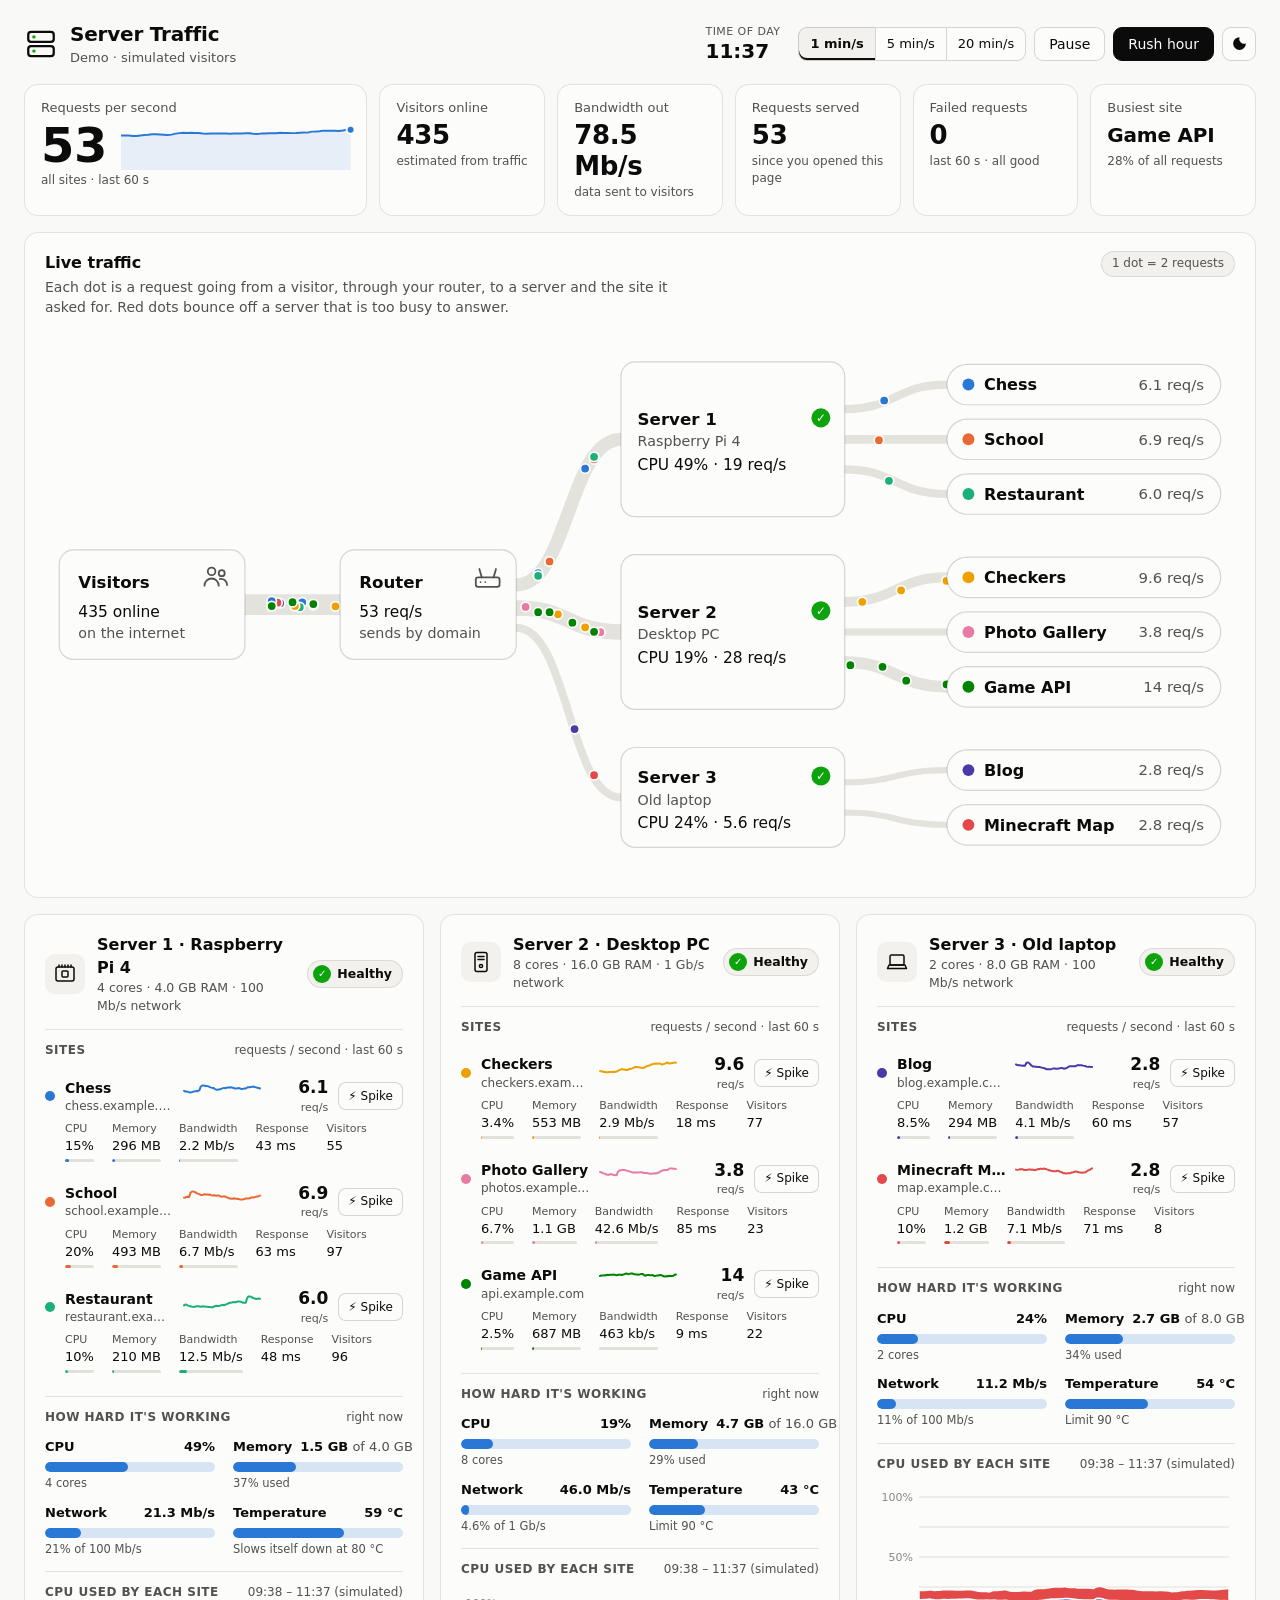
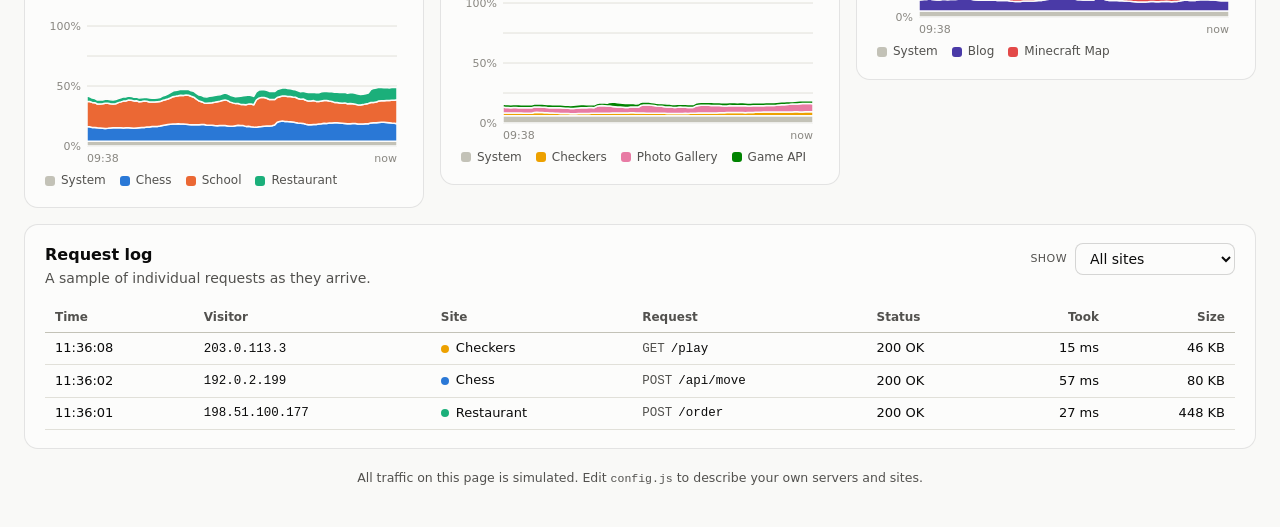
==== index.html @ bde0b6bf "Add server traffic demo dashboard A static, no-build dashboard that shows simulated visitors' reques" ====
<!doctype html>
<html lang="en">
<head>
  <meta charset="utf-8" />
  <meta name="viewport" content="width=device-width, initial-scale=1" />
  <title>Server Traffic</title>
  <meta name="description" content="Live view of requests flowing into self-hosted sites, how much each site uses, and how hard each server is working." />
  <link rel="stylesheet" href="styles.css" />
</head>
<body>
  <header class="topbar">
    <div class="brand">
      <svg class="brand-mark" viewBox="0 0 24 24" aria-hidden="true">
        <rect x="3" y="3.5" width="18" height="7" rx="2" />
        <rect x="3" y="13.5" width="18" height="7" rx="2" />
        <circle cx="7" cy="7" r="1.2" class="led" />
        <circle cx="7" cy="17" r="1.2" class="led" />
      </svg>
      <div>
        <h1>Server Traffic</h1>
        <p>Demo · simulated visitors</p>
      </div>
    </div>

    <div class="controls">
      <div class="clock" title="Simulated time of day — traffic follows daily patterns (lunch rush, school hours, evening gaming)">
        <span class="control-label">Time of day</span>
        <strong id="clock">--:--</strong>
      </div>
      <div class="seg" role="group" aria-label="Clock speed">
        <button type="button" data-speed="1" aria-pressed="true">1 min/s</button>
        <button type="button" data-speed="5" aria-pressed="false">5 min/s</button>
        <button type="button" data-speed="20" aria-pressed="false">20 min/s</button>
      </div>
      <button type="button" id="playPause" class="btn">Pause</button>
      <button type="button" id="rush" class="btn btn-strong" title="Every site gets about 2.5× busier for 20 seconds">Rush hour</button>
      <button type="button" id="theme" class="btn btn-icon" aria-label="Switch colour theme">
        <svg viewBox="0 0 24 24" aria-hidden="true"><path d="M12 3a9 9 0 1 0 9 9 7 7 0 0 1-9-9z" /></svg>
      </button>
    </div>
  </header>

  <main>
    <section class="kpis" aria-label="Totals across all servers">
      <div class="kpi kpi-hero">
        <span class="kpi-label">Requests per second</span>
        <div class="kpi-hero-row">
          <strong id="kpiRps" class="kpi-value">0</strong>
          <svg id="kpiSpark" class="kpi-spark" aria-hidden="true"></svg>
        </div>
        <span class="kpi-sub">all sites · last 60 s</span>
      </div>
      <div class="kpi">
        <span class="kpi-label">Visitors online</span>
        <strong id="kpiVisitors" class="kpi-value">0</strong>
        <span class="kpi-sub">estimated from traffic</span>
      </div>
      <div class="kpi">
        <span class="kpi-label">Bandwidth out</span>
        <strong id="kpiNet" class="kpi-value">0</strong>
        <span class="kpi-sub">data sent to visitors</span>
      </div>
      <div class="kpi">
        <span class="kpi-label">Requests served</span>
        <strong id="kpiServed" class="kpi-value">0</strong>
        <span class="kpi-sub">since you opened this page</span>
      </div>
      <div class="kpi">
        <span class="kpi-label">Failed requests</span>
        <strong id="kpiErrors" class="kpi-value">0</strong>
        <span class="kpi-sub" id="kpiErrorsSub">last 60 s</span>
      </div>
      <div class="kpi">
        <span class="kpi-label">Busiest site</span>
        <strong id="kpiBusiest" class="kpi-value kpi-text">–</strong>
        <span class="kpi-sub" id="kpiBusiestSub">&nbsp;</span>
      </div>
    </section>

    <section class="card flow-card">
      <div class="card-head">
        <div>
          <h2>Live traffic</h2>
          <p>Each dot is a request going from a visitor, through your router, to a server and the site it asked for. Red dots bounce off a server that is too busy to answer.</p>
        </div>
        <span id="dotScale" class="chip">1 dot = 1 request</span>
      </div>
      <div class="flow-scroll">
        <svg id="flow" role="img" aria-label="Diagram of requests flowing from visitors through the router to each server and site"></svg>
      </div>
      <p class="scroll-hint">Swipe sideways to see the whole map →</p>
    </section>

    <section id="servers" class="servers" aria-label="Servers"></section>

    <section class="card log-card">
      <div class="card-head">
        <div>
          <h2>Request log</h2>
          <p>A sample of individual requests as they arrive.</p>
        </div>
        <label class="select">
          <span class="control-label">Show</span>
          <select id="logFilter">
            <option value="all">All sites</option>
            <option value="errors">Errors only</option>
          </select>
        </label>
      </div>
      <div class="table-scroll">
        <table class="log">
          <thead>
            <tr>
              <th scope="col">Time</th>
              <th scope="col">Visitor</th>
              <th scope="col">Site</th>
              <th scope="col">Request</th>
              <th scope="col">Status</th>
              <th scope="col" class="num">Took</th>
              <th scope="col" class="num">Size</th>
            </tr>
          </thead>
          <tbody id="logBody"></tbody>
        </table>
      </div>
    </section>

    <footer class="foot">
      All traffic on this page is simulated. Edit <code>config.js</code> to describe your own servers and sites.
    </footer>
  </main>

  <div id="tooltip" class="tooltip" role="tooltip" hidden></div>

  <script src="config.js"></script>
  <script src="simulator.js"></script>
  <script src="app.js"></script>
</body>
</html>
---- styles.css ----
/* ---------- Tokens ---------- */
:root {
  color-scheme: light;
  --page: #f9f9f7;
  --surface: #fcfcfb;
  --surface-2: #f2f1ed;
  --ink: #0b0b0b;
  --ink-2: #52514e;
  --muted: #898781;
  --grid: #e1e0d9;
  --axis: #c3c2b7;
  --border: rgba(11, 11, 11, 0.1);
  --border-strong: rgba(11, 11, 11, 0.16);
  --edge: #e3e2dc;
  --system: #c3c2b7;
  --accent: #2a78d6;

  /* categorical — one per site, fixed order */
  --s1: #2a78d6;
  --s2: #eb6834;
  --s3: #1baf7a;
  --s4: #eda100;
  --s5: #e87ba4;
  --s6: #008300;
  --s7: #4a3aa7;
  --s8: #e34948;
  --s-other: #898781;

  /* status — reserved, always shown with an icon + label */
  --good: #0ca30c;
  --warning: #fab219;
  --serious: #ec835a;
  --critical: #d03b3b;

  --radius: 14px;
  --font: system-ui, -apple-system, "Segoe UI", Roboto, sans-serif;
  --mono: ui-monospace, SFMono-Regular, Menlo, Consolas, monospace;
}

@media (prefers-color-scheme: dark) {
  :root:not([data-theme="light"]) {
    color-scheme: dark;
    --page: #0d0d0d;
    --surface: #1a1a19;
    --surface-2: #232321;
    --ink: #ffffff;
    --ink-2: #c3c2b7;
    --grid: #2c2c2a;
    --axis: #383835;
    --border: rgba(255, 255, 255, 0.1);
    --border-strong: rgba(255, 255, 255, 0.16);
    --edge: #2c2c29;
    --system: #4d4c48;
    --accent: #3987e5;
    --s1: #3987e5;
    --s2: #d95926;
    --s3: #199e70;
    --s4: #c98500;
    --s5: #d55181;
    --s6: #008300;
    --s7: #9085e9;
    --s8: #e66767;
  }
}

:root[data-theme="dark"] {
  color-scheme: dark;
  --page: #0d0d0d;
  --surface: #1a1a19;
  --surface-2: #232321;
  --ink: #ffffff;
  --ink-2: #c3c2b7;
  --grid: #2c2c2a;
  --axis: #383835;
  --border: rgba(255, 255, 255, 0.1);
  --border-strong: rgba(255, 255, 255, 0.16);
  --edge: #2c2c29;
  --system: #4d4c48;
  --accent: #3987e5;
  --s1: #3987e5;
  --s2: #d95926;
  --s3: #199e70;
  --s4: #c98500;
  --s5: #d55181;
  --s6: #008300;
  --s7: #9085e9;
  --s8: #e66767;
}

/* ---------- Base ---------- */
* { box-sizing: border-box; }

html, body { margin: 0; }

body {
  background: var(--page);
  color: var(--ink);
  font: 14px/1.45 var(--font);
  -webkit-font-smoothing: antialiased;
}

h1, h2, h3, p { margin: 0; }

button, select { font: inherit; color: inherit; }

code { font-family: var(--mono); font-size: 0.92em; }

main {
  max-width: 1360px;
  margin: 0 auto;
  padding: 0 24px 40px;
  display: grid;
  gap: 16px;
}

.card {
  background: var(--surface);
  border: 1px solid var(--border);
  border-radius: var(--radius);
  padding: 18px 20px;
  min-width: 0;
}

.card-head {
  display: flex;
  align-items: flex-start;
  justify-content: space-between;
  gap: 16px;
  margin-bottom: 14px;
}

.card-head h2 { font-size: 16px; font-weight: 600; }
.card-head p { color: var(--ink-2); max-width: 70ch; margin-top: 2px; }

.chip {
  flex: none;
  font-size: 12px;
  color: var(--ink-2);
  background: var(--surface-2);
  border: 1px solid var(--border);
  border-radius: 999px;
  padding: 3px 10px;
  white-space: nowrap;
}

/* ---------- Top bar ---------- */
.topbar {
  max-width: 1360px;
  margin: 0 auto;
  padding: 20px 24px 16px;
  display: flex;
  flex-wrap: wrap;
  align-items: center;
  justify-content: space-between;
  gap: 14px 24px;
}

.brand { display: flex; align-items: center; gap: 12px; }
.brand h1 { font-size: 20px; font-weight: 650; letter-spacing: -0.01em; }
.brand p { color: var(--ink-2); font-size: 13px; }
.brand-mark { width: 34px; height: 34px; fill: none; stroke: var(--ink); stroke-width: 1.6; }
.brand-mark .led { fill: var(--good); stroke: none; animation: blink 1.6s infinite; }

@keyframes blink { 50% { opacity: 0.35; } }

.controls { display: flex; flex-wrap: wrap; align-items: center; gap: 8px; }

.control-label {
  display: block;
  font-size: 11px;
  color: var(--ink-2);
  text-transform: uppercase;
  letter-spacing: 0.04em;
}

.clock { padding: 0 10px 0 0; line-height: 1.2; }
.clock strong { font-size: 20px; font-weight: 600; font-variant-numeric: tabular-nums; }

.btn, .seg button {
  height: 34px;
  padding: 0 14px;
  border-radius: 9px;
  border: 1px solid var(--border-strong);
  background: var(--surface);
  cursor: pointer;
  white-space: nowrap;
}
.btn:hover, .seg button:hover { background: var(--surface-2); }
.btn:focus-visible, .seg button:focus-visible, select:focus-visible, .spike:focus-visible,
.node-g:focus-visible { outline: 2px solid var(--accent); outline-offset: 2px; }

.btn-strong { background: var(--ink); color: var(--surface); border-color: var(--ink); }
.btn-strong:hover { background: var(--ink-2); }
.btn-icon { width: 34px; padding: 0; display: grid; place-items: center; }
.btn-icon svg { width: 17px; height: 17px; fill: var(--ink); }

.seg { display: inline-flex; }
.seg button { border-radius: 0; margin-left: -1px; padding: 0 11px; font-size: 13px; }
.seg button:first-child { border-radius: 9px 0 0 9px; margin-left: 0; }
.seg button:last-child { border-radius: 0 9px 9px 0; }
.seg button[aria-pressed="true"] { background: var(--surface-2); font-weight: 600; box-shadow: inset 0 -2px 0 var(--ink); }

/* ---------- KPIs ---------- */
.kpis {
  display: grid;
  grid-template-columns: repeat(auto-fit, minmax(160px, 1fr));
  gap: 12px;
}

.kpi {
  background: var(--surface);
  border: 1px solid var(--border);
  border-radius: var(--radius);
  padding: 14px 16px;
  display: flex;
  flex-direction: column;
  gap: 2px;
  min-width: 0;
}
.kpi-hero { grid-column: span 2; }
.kpi-label { font-size: 13px; color: var(--ink-2); }
.kpi-value { font-size: 26px; font-weight: 600; letter-spacing: -0.01em; line-height: 1.2; }
.kpi-hero .kpi-value { font-size: 48px; line-height: 1.05; }
.kpi-text { font-size: 20px; overflow: hidden; text-overflow: ellipsis; white-space: nowrap; line-height: 1.55; }
.kpi-sub { font-size: 12px; color: var(--ink-2); }
.kpi-hero-row { display: flex; align-items: flex-end; gap: 14px; }
.kpi-spark { flex: 1; min-width: 60px; height: 48px; overflow: visible; }

.kpi[data-level="3"] .kpi-value::before {
  content: "✕";
  display: inline-grid;
  place-items: center;
  width: 22px;
  height: 22px;
  margin-right: 8px;
  vertical-align: 4px;
  border-radius: 50%;
  background: var(--critical);
  color: #fff;
  font-size: 12px;
}

@media (max-width: 520px) {
  .kpi-hero { grid-column: 1 / -1; }
}

/* ---------- Flow diagram ---------- */
.flow-scroll { overflow-x: auto; margin: 0 -6px; padding: 0 6px; }
#flow { display: block; width: 100%; min-width: 760px; height: auto; }
.scroll-hint { display: none; font-size: 12px; color: var(--ink-2); margin-top: 6px; }
@media (max-width: 800px) { .scroll-hint { display: block; } }

.edge {
  fill: none;
  stroke: var(--edge);
  stroke-linecap: round;
  transition: stroke-width 0.9s ease;
}

.node { fill: var(--surface); stroke: var(--border-strong); stroke-width: 1; }
.node-g { cursor: default; outline: none; }
.node-g:hover .node { stroke: var(--axis); stroke-width: 1.5; }
.node-title { font-size: 14px; font-weight: 600; fill: var(--ink); }
.node-sub { font-size: 12px; fill: var(--ink-2); }
.node-value { font-size: 13px; fill: var(--ink); font-variant-numeric: tabular-nums; }
.node-num { font-size: 12.5px; fill: var(--ink-2); font-variant-numeric: tabular-nums; }
.node-icon { fill: none; stroke: var(--ink-2); stroke-width: 1.5; stroke-linecap: round; stroke-linejoin: round; }

.server-node[data-level="1"] .node { stroke: var(--warning); stroke-width: 1.5; }
.server-node[data-level="2"] .node { stroke: var(--serious); stroke-width: 2; }
.server-node[data-level="3"] .node { stroke: var(--critical); stroke-width: 2.5; animation: pulse 1s infinite; }
.site-node.spiking .node { stroke: var(--ink); stroke-width: 1.5; stroke-dasharray: 4 3; }

@keyframes pulse { 50% { stroke-opacity: 0.35; } }

.particle { stroke: var(--surface); stroke-width: 1.5; }

/* status glyph (used in SVG and HTML) */
.glyph-bg { fill: var(--good); }
[data-level="1"] .glyph-bg { fill: var(--warning); }
[data-level="2"] .glyph-bg { fill: var(--serious); }
[data-level="3"] .glyph-bg { fill: var(--critical); }
.glyph-text { font-size: 10px; font-weight: 700; fill: #fff; text-anchor: middle; }
[data-level="1"] .glyph-text, [data-level="2"] .glyph-text { fill: #1a1a19; }

/* ---------- Server cards ---------- */
.servers {
  display: grid;
  grid-template-columns: repeat(auto-fit, minmax(min(100%, 380px), 1fr));
  gap: 16px;
  align-items: start;
}

.server { display: flex; flex-direction: column; gap: 14px; }
.server[data-level="3"] { border-color: var(--critical); box-shadow: 0 0 0 1px var(--critical); }

.server-head { display: flex; align-items: center; gap: 12px; }
.hw-icon {
  flex: none;
  width: 40px;
  height: 40px;
  border-radius: 10px;
  background: var(--surface-2);
  display: grid;
  place-items: center;
}
.hw-icon svg { width: 24px; height: 24px; fill: none; stroke: var(--ink); stroke-width: 1.5; stroke-linejoin: round; stroke-linecap: round; }
.server-title { flex: 1; min-width: 0; }
.server-title h2 { font-size: 16px; font-weight: 600; }
.server-title p { font-size: 12.5px; color: var(--ink-2); }

.status-pill {
  flex: none;
  display: inline-flex;
  align-items: center;
  gap: 6px;
  font-size: 12.5px;
  font-weight: 600;
  padding: 4px 10px 4px 5px;
  border-radius: 999px;
  background: var(--surface-2);
  border: 1px solid var(--border);
}
.status-glyph {
  width: 18px;
  height: 18px;
  border-radius: 50%;
  display: grid;
  place-items: center;
  font-size: 10px;
  font-weight: 800;
  color: #fff;
  background: var(--good);
}
[data-level="1"] .status-pill .status-glyph, .status-glyph[data-level="1"] { background: var(--warning); color: #1a1a19; }
[data-level="2"] .status-pill .status-glyph, .status-glyph[data-level="2"] { background: var(--serious); color: #1a1a19; }
[data-level="3"] .status-pill .status-glyph, .status-glyph[data-level="3"] { background: var(--critical); }

.section-label {
  display: flex;
  justify-content: space-between;
  align-items: baseline;
  gap: 8px;
  font-size: 12px;
  font-weight: 600;
  color: var(--ink-2);
  text-transform: uppercase;
  letter-spacing: 0.04em;
  border-top: 1px solid var(--border);
  padding-top: 12px;
}
.section-label span { font-weight: 400; text-transform: none; letter-spacing: 0; }

/* site rows */
.sites { list-style: none; margin: -4px 0 0; padding: 0; display: grid; gap: 4px; }

.site {
  display: grid;
  grid-template-columns: 10px minmax(0, 1fr) 76px 58px auto;
  grid-template-areas:
    "dot  main  spark rps btn"
    ".    stats stats stats stats";
  align-items: center;
  gap: 2px 10px;
  padding: 8px 8px 9px;
  margin: 0 -8px;
  border-radius: 10px;
}
.site:hover { background: var(--surface-2); }
.site.spiking { background: var(--surface-2); }

.site .dot { grid-area: dot; width: 10px; height: 10px; border-radius: 50%; background: var(--c); }
.site-main { grid-area: main; min-width: 0; }
.site-name { font-weight: 600; white-space: nowrap; overflow: hidden; text-overflow: ellipsis; }
.site-domain { font-size: 12px; color: var(--ink-2); white-space: nowrap; overflow: hidden; text-overflow: ellipsis; }
.site .spark { grid-area: spark; width: 76px; height: 26px; overflow: visible; }
.site-rps { grid-area: rps; text-align: right; line-height: 1.15; }
.site-rps strong { display: block; font-size: 17px; font-weight: 600; font-variant-numeric: tabular-nums; }
.site-rps span { font-size: 11px; color: var(--ink-2); }

.spike {
  grid-area: btn;
  height: 28px;
  padding: 0 9px;
  border-radius: 8px;
  border: 1px solid var(--border-strong);
  background: var(--surface);
  font-size: 12px;
  cursor: pointer;
  white-space: nowrap;
}
.spike:hover:not(:disabled) { background: var(--page); }
.spike:disabled { cursor: default; color: var(--ink-2); border-style: dashed; }

.site-stats {
  grid-area: stats;
  margin: 4px 0 0;
  display: grid;
  grid-template-columns: repeat(5, minmax(0, auto));
  justify-content: start;
  gap: 2px 18px;
}
.site-stats div { min-width: 0; }
.site-stats dt { font-size: 11px; color: var(--ink-2); }
.site-stats dd { margin: 0; font-size: 13px; font-variant-numeric: tabular-nums; white-space: nowrap; }
.site-stats .bar {
  display: block;
  height: 3px;
  margin-top: 3px;
  border-radius: 2px;
  background: var(--grid);
  overflow: hidden;
}
.site-stats .bar i { display: block; height: 100%; width: 0; background: var(--c); border-radius: 2px; transition: width 0.8s ease; }

@media (max-width: 460px) {
  .site { grid-template-columns: 10px minmax(0, 1fr) 58px auto; grid-template-areas: "dot main rps btn" ". stats stats stats"; }
  .site .spark { display: none; }
  .site-stats { grid-template-columns: repeat(3, minmax(0, auto)); }
}

/* meters */
.meters { display: grid; grid-template-columns: 1fr 1fr; gap: 12px 18px; margin-top: -2px; }
.meter { --fill: var(--accent); min-width: 0; }
.meter[data-level="1"] { --fill: var(--warning); }
.meter[data-level="2"] { --fill: var(--serious); }
.meter[data-level="3"] { --fill: var(--critical); }
.meter-top { display: flex; justify-content: space-between; align-items: baseline; gap: 8px; }
.meter-label { font-size: 13px; font-weight: 600; }
.meter-value { font-size: 13px; color: var(--ink-2); font-variant-numeric: tabular-nums; white-space: nowrap; }
.meter-value b { color: var(--ink); font-weight: 600; }
.meter-track {
  height: 10px;
  margin-top: 5px;
  border-radius: 5px;
  background: color-mix(in srgb, var(--fill) 18%, var(--surface));
  overflow: hidden;
}
.meter-fill { height: 100%; width: 0; background: var(--fill); border-radius: 5px; transition: width 0.8s ease, background-color 0.3s; }
.meter-note { font-size: 11.5px; color: var(--ink-2); margin-top: 3px; min-height: 1.45em; }

.alert {
  display: flex;
  gap: 10px;
  align-items: flex-start;
  padding: 10px 12px;
  border-radius: 10px;
  background: var(--surface-2);
  border: 1px solid var(--border);
  font-size: 13px;
}
.alert[hidden] { display: none; }
.alert .status-glyph { flex: none; margin-top: 1px; }

/* history chart */
.history { position: relative; }
.history svg { display: block; width: 100%; height: 150px; touch-action: pan-y; }
.history .grid-line { stroke: var(--grid); stroke-width: 1; }
.history .base-line { stroke: var(--axis); stroke-width: 1; }
.history .tick { font-size: 11px; fill: var(--muted); font-variant-numeric: tabular-nums; }
.history .layer { stroke: var(--surface); stroke-width: 1.5; stroke-linejoin: round; }
.history .crosshair { stroke: var(--ink); stroke-width: 1; }
.legend { display: flex; flex-wrap: wrap; gap: 4px 14px; font-size: 12px; color: var(--ink-2); margin-top: 6px; }
.legend span { display: inline-flex; align-items: center; gap: 6px; }
.legend i { width: 10px; height: 10px; border-radius: 3px; background: var(--c); }

/* ---------- Log ---------- */
.select { display: flex; align-items: center; gap: 8px; flex: none; }
.select select {
  height: 32px;
  padding: 0 28px 0 10px;
  border-radius: 8px;
  border: 1px solid var(--border-strong);
  background: var(--surface);
}

.table-scroll { overflow-x: auto; }
.log { width: 100%; border-collapse: collapse; font-size: 13px; min-width: 680px; }
.log th {
  text-align: left;
  font-size: 12px;
  font-weight: 600;
  color: var(--ink-2);
  padding: 6px 10px;
  border-bottom: 1px solid var(--axis);
  white-space: nowrap;
}
.log td {
  padding: 6px 10px;
  border-bottom: 1px solid var(--grid);
  white-space: nowrap;
  font-variant-numeric: tabular-nums;
}
.log .num { text-align: right; }
.log .mono { font-family: var(--mono); font-size: 12.5px; }
.log .path { max-width: 280px; overflow: hidden; text-overflow: ellipsis; }
.log .site-cell { display: inline-flex; align-items: center; gap: 7px; }
.log .site-cell i { width: 8px; height: 8px; border-radius: 50%; background: var(--c); }
.log .status-cell { display: inline-flex; align-items: center; gap: 6px; }
.log .status-cell .status-glyph { width: 16px; height: 16px; font-size: 9px; }
.log .method { color: var(--ink-2); margin-right: 6px; }
.log tr.fresh td { animation: fresh 1.2s ease-out; }
.log tr.err td:first-child { box-shadow: inset 3px 0 0 var(--critical); }
.log-empty td { color: var(--ink-2); text-align: center; padding: 18px; }

@keyframes fresh { from { opacity: 0; } }

.foot { color: var(--ink-2); font-size: 12.5px; text-align: center; padding-top: 4px; }

/* ---------- Tooltip ---------- */
.tooltip {
  position: fixed;
  z-index: 10;
  pointer-events: none;
  min-width: 170px;
  max-width: 280px;
  background: var(--surface);
  border: 1px solid var(--border-strong);
  border-radius: 10px;
  padding: 9px 11px;
  box-shadow: 0 6px 24px rgba(0, 0, 0, 0.14);
  font-size: 12.5px;
}
.tooltip[hidden] { display: none; }
.tip-title { font-weight: 600; }
.tip-sub { color: var(--ink-2); font-size: 12px; margin-bottom: 4px; }
.tip-row { display: grid; grid-template-columns: 12px auto 1fr; align-items: center; gap: 8px; margin-top: 3px; }
.tip-row strong { font-variant-numeric: tabular-nums; font-weight: 600; }
.tip-row span:last-child { color: var(--ink-2); }
.tip-key { height: 3px; border-radius: 2px; }

/* ---------- Small screens ---------- */
@media (max-width: 640px) {
  main { padding: 0 16px 32px; gap: 12px; }
  .topbar { padding: 16px 16px 12px; }
  .card { padding: 16px; }
  .card-head { flex-direction: column; gap: 8px; }
  .meters { grid-template-columns: 1fr; }
  .kpi-hero .kpi-value { font-size: 40px; }
}

@media (prefers-reduced-motion: reduce) {
  .brand-mark .led, .server-node[data-level="3"] .node { animation: none; }
}
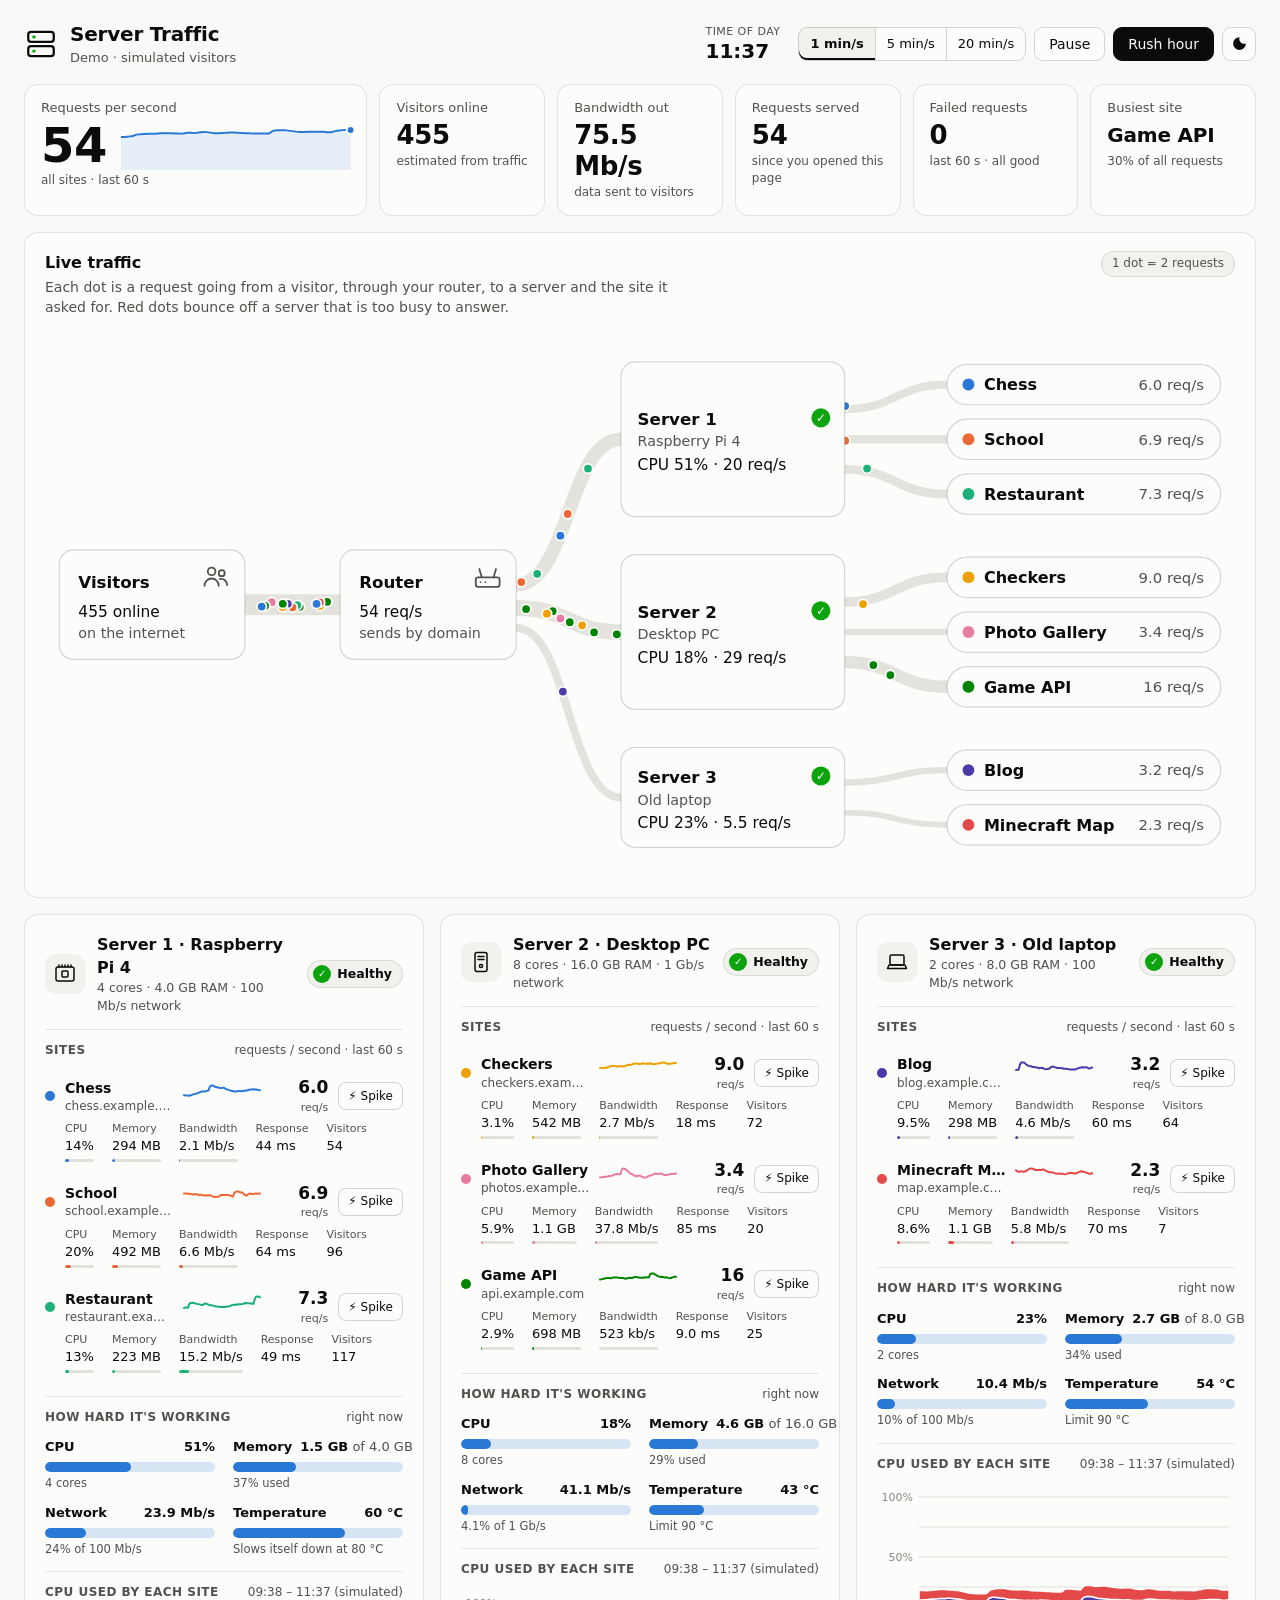
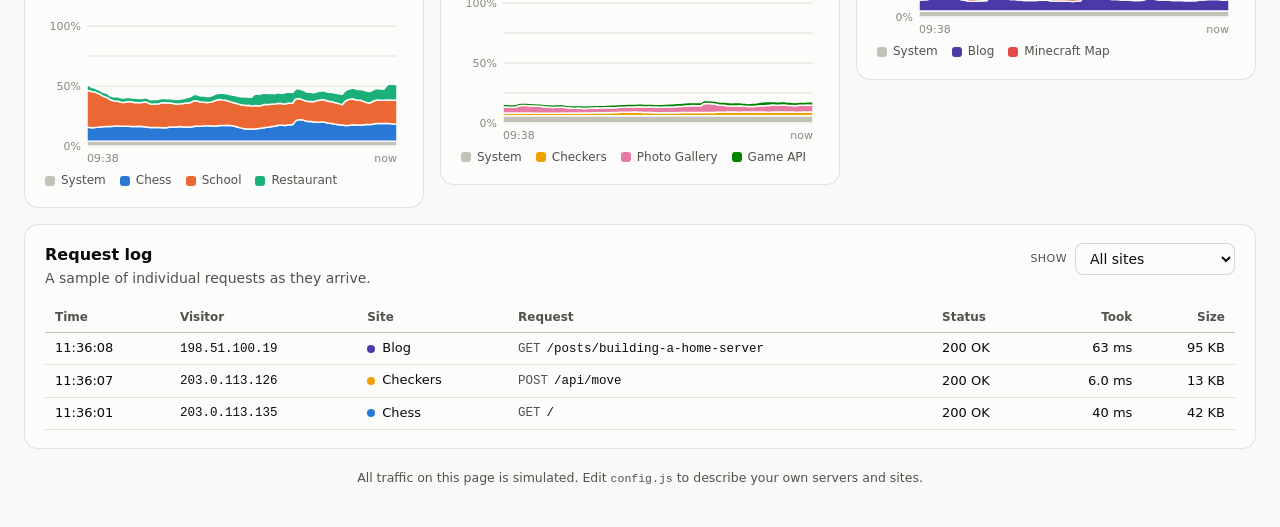
==== commit 51aaa0d4: "Add live mode: real traffic from a self-hosted server server/traffic_server.py (Python standard libr" ====
--- a/index.html
+++ b/index.html
@@ -5,6 +5,7 @@
   <meta name="viewport" content="width=device-width, initial-scale=1" />
   <title>Server Traffic</title>
   <meta name="description" content="Live view of requests flowing into self-hosted sites, how much each site uses, and how hard each server is working." />
+  <link rel="icon" href="data:," />
   <link rel="stylesheet" href="styles.css" />
 </head>
 <body>
@@ -18,7 +19,7 @@
       </svg>
       <div>
         <h1>Server Traffic</h1>
-        <p>Demo · simulated visitors</p>
+        <p id="modeLabel">Demo · simulated visitors</p>
       </div>
     </div>
 
@@ -53,7 +54,7 @@
       <div class="kpi">
         <span class="kpi-label">Visitors online</span>
         <strong id="kpiVisitors" class="kpi-value">0</strong>
-        <span class="kpi-sub">estimated from traffic</span>
+        <span class="kpi-sub" id="kpiVisitorsSub">estimated from traffic</span>
       </div>
       <div class="kpi">
         <span class="kpi-label">Bandwidth out</span>
@@ -81,7 +82,7 @@
       <div class="card-head">
         <div>
           <h2>Live traffic</h2>
-          <p>Each dot is a request going from a visitor, through your router, to a server and the site it asked for. Red dots bounce off a server that is too busy to answer.</p>
+          <p id="flowHelp">Each dot is a request going from a visitor, through your router, to a server and the site it asked for. Red dots bounce off a server that is too busy to answer.</p>
         </div>
         <span id="dotScale" class="chip">1 dot = 1 request</span>
       </div>
@@ -125,7 +126,7 @@
       </div>
     </section>
 
-    <footer class="foot">
+    <footer class="foot" id="footNote">
       All traffic on this page is simulated. Edit <code>config.js</code> to describe your own servers and sites.
     </footer>
   </main>
@@ -134,6 +135,7 @@
 
   <script src="config.js"></script>
   <script src="simulator.js"></script>
+  <script src="live.js"></script>
   <script src="app.js"></script>
 </body>
 </html>
--- a/styles.css
+++ b/styles.css
@@ -294,6 +294,11 @@
 .server { display: flex; flex-direction: column; gap: 14px; }
 .server[data-level="3"] { border-color: var(--critical); box-shadow: 0 0 0 1px var(--critical); }
 
+.server-body, .server-col { display: flex; flex-direction: column; gap: 14px; min-width: 0; }
+@media (min-width: 960px) {
+  .server.solo .server-body { display: grid; grid-template-columns: 1fr 1fr; gap: 0 32px; align-items: start; }
+}
+
 .server-head { display: flex; align-items: center; gap: 12px; }
 .hw-icon {
   flex: none;
@@ -499,11 +504,19 @@
 .log .status-cell { display: inline-flex; align-items: center; gap: 6px; }
 .log .status-cell .status-glyph { width: 16px; height: 16px; font-size: 9px; }
 .log .method { color: var(--ink-2); margin-right: 6px; }
-.log tr.fresh td { animation: fresh 1.2s ease-out; }
+.log tr.fresh td { animation: fresh 0.6s ease-out; }
 .log tr.err td:first-child { box-shadow: inset 3px 0 0 var(--critical); }
 .log-empty td { color: var(--ink-2); text-align: center; padding: 18px; }
 
-@keyframes fresh { from { opacity: 0; } }
+@keyframes fresh { from { opacity: 0.25; } }
+
+/* live mode */
+.live .seg, .live .clock .control-label { display: none; }
+.live .brand p::before { content: "● "; color: var(--good); }
+.offline .brand p::before { color: var(--critical); }
+.offline main { opacity: 0.6; transition: opacity 0.3s; }
+a.site-name { color: inherit; text-decoration: none; display: block; }
+a.site-name:hover { text-decoration: underline; }
 
 .foot { color: var(--ink-2); font-size: 12.5px; text-align: center; padding-top: 4px; }
 
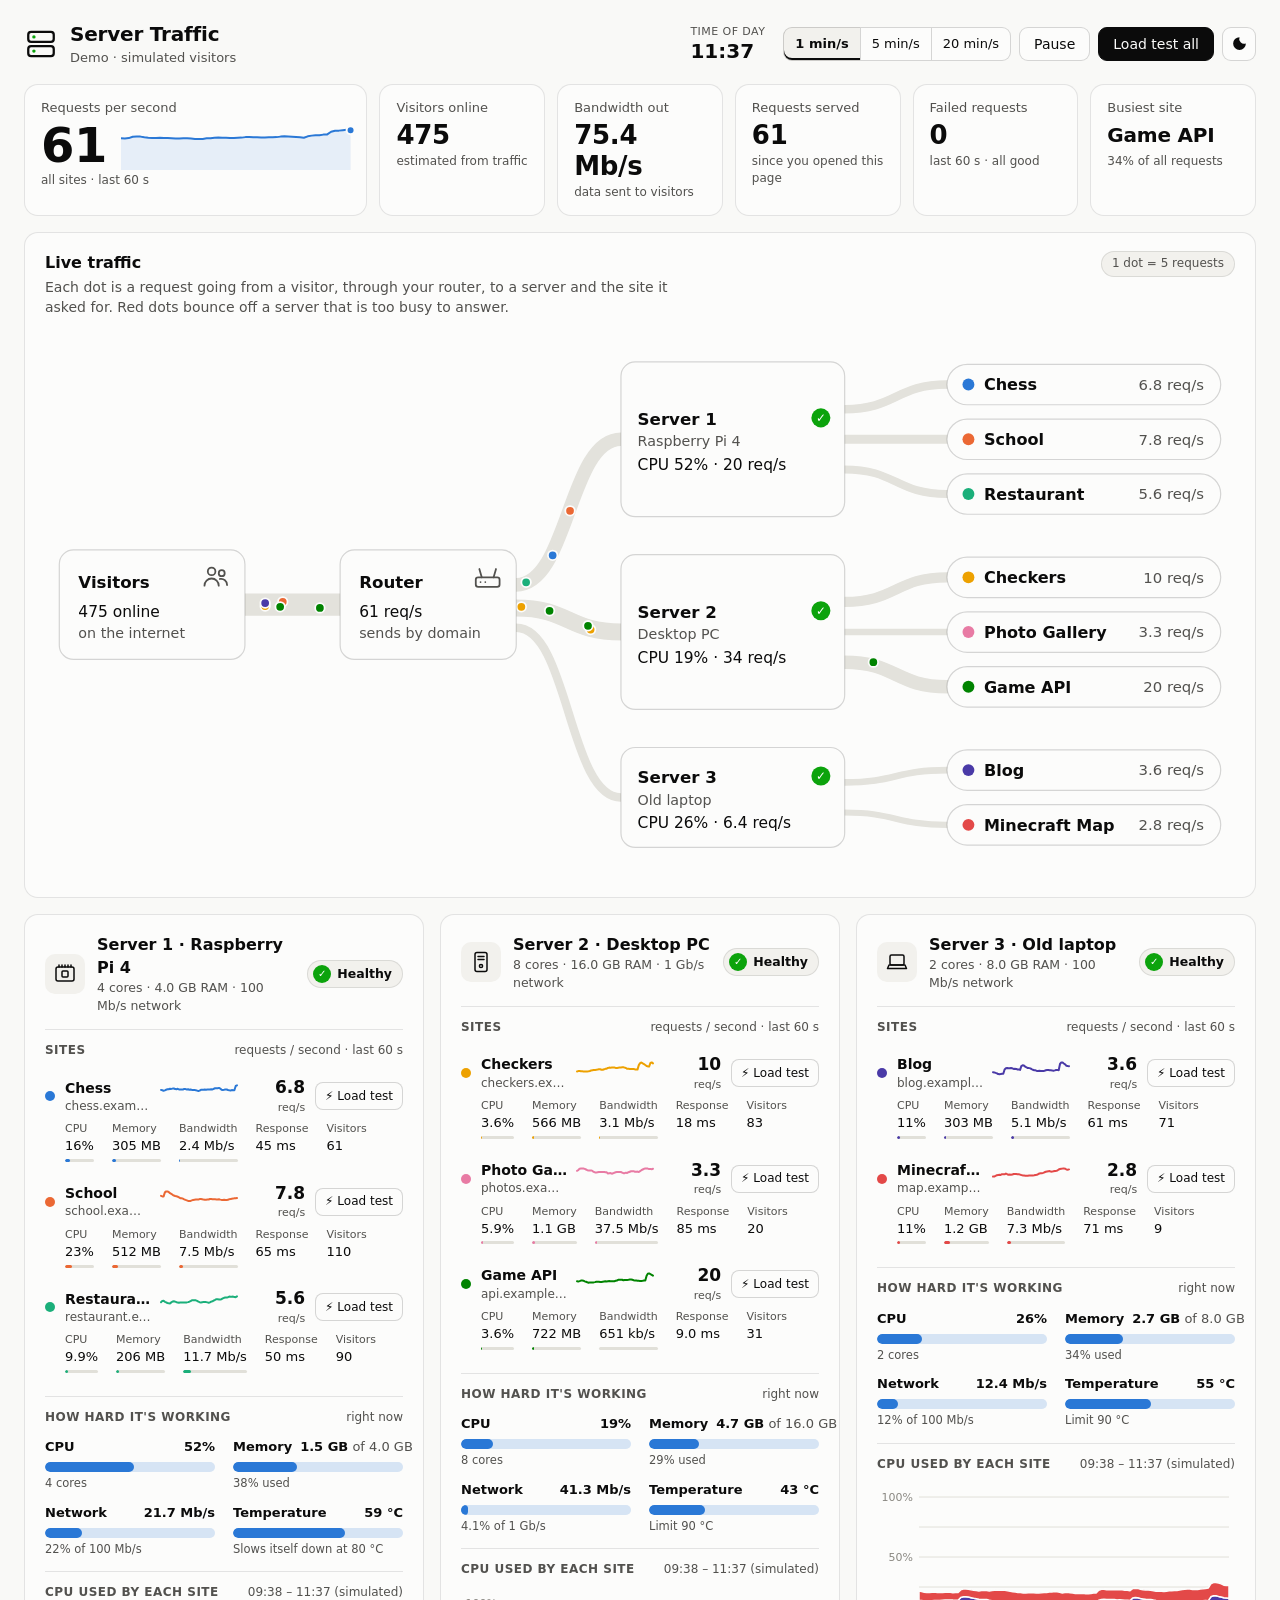
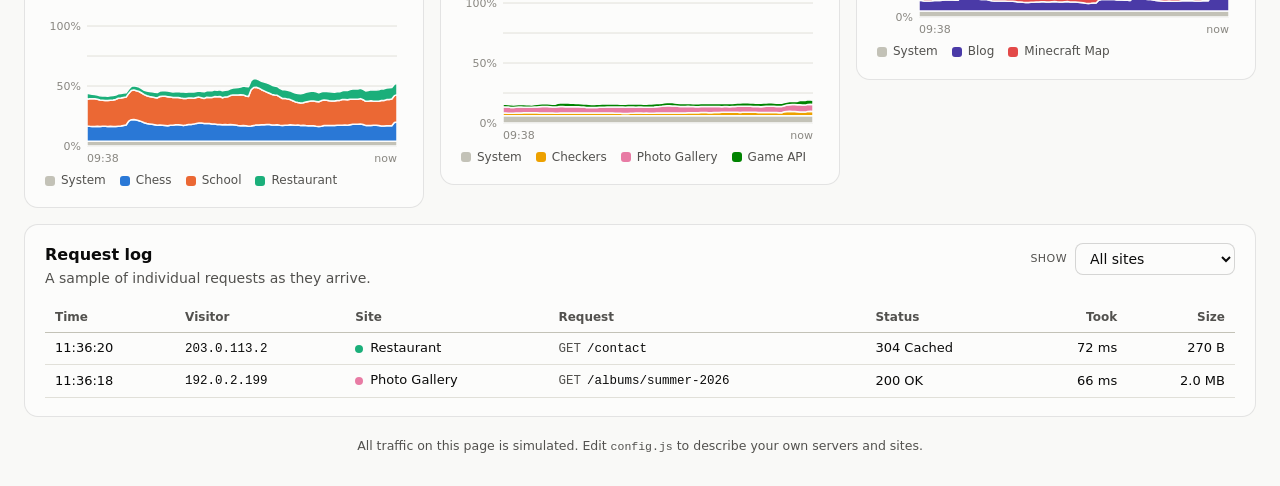
==== commit a86ffc8a: "Sites from folders, dashboard as a site, CPU-maxing load test - Every folder in sites/ is a site nam" ====
--- a/index.html
+++ b/index.html
@@ -34,7 +34,7 @@
         <button type="button" data-speed="20" aria-pressed="false">20 min/s</button>
       </div>
       <button type="button" id="playPause" class="btn">Pause</button>
-      <button type="button" id="rush" class="btn btn-strong" title="Every site gets about 2.5× busier for 20 seconds">Rush hour</button>
+      <button type="button" id="rush" class="btn btn-strong" title="Max out every server's CPU and send extra traffic to every site for 15 seconds">Load test all</button>
       <button type="button" id="theme" class="btn btn-icon" aria-label="Switch colour theme">
         <svg viewBox="0 0 24 24" aria-hidden="true"><path d="M12 3a9 9 0 1 0 9 9 7 7 0 0 1-9-9z" /></svg>
       </button>
--- a/styles.css
+++ b/styles.css
@@ -424,6 +424,8 @@
   .site-stats { grid-template-columns: repeat(3, minmax(0, auto)); }
 }
 
+.site-empty { list-style: none; color: var(--ink-2); font-size: 13px; padding: 10px 0; }
+
 /* meters */
 .meters { display: grid; grid-template-columns: 1fr 1fr; gap: 12px 18px; margin-top: -2px; }
 .meter { --fill: var(--accent); min-width: 0; }
